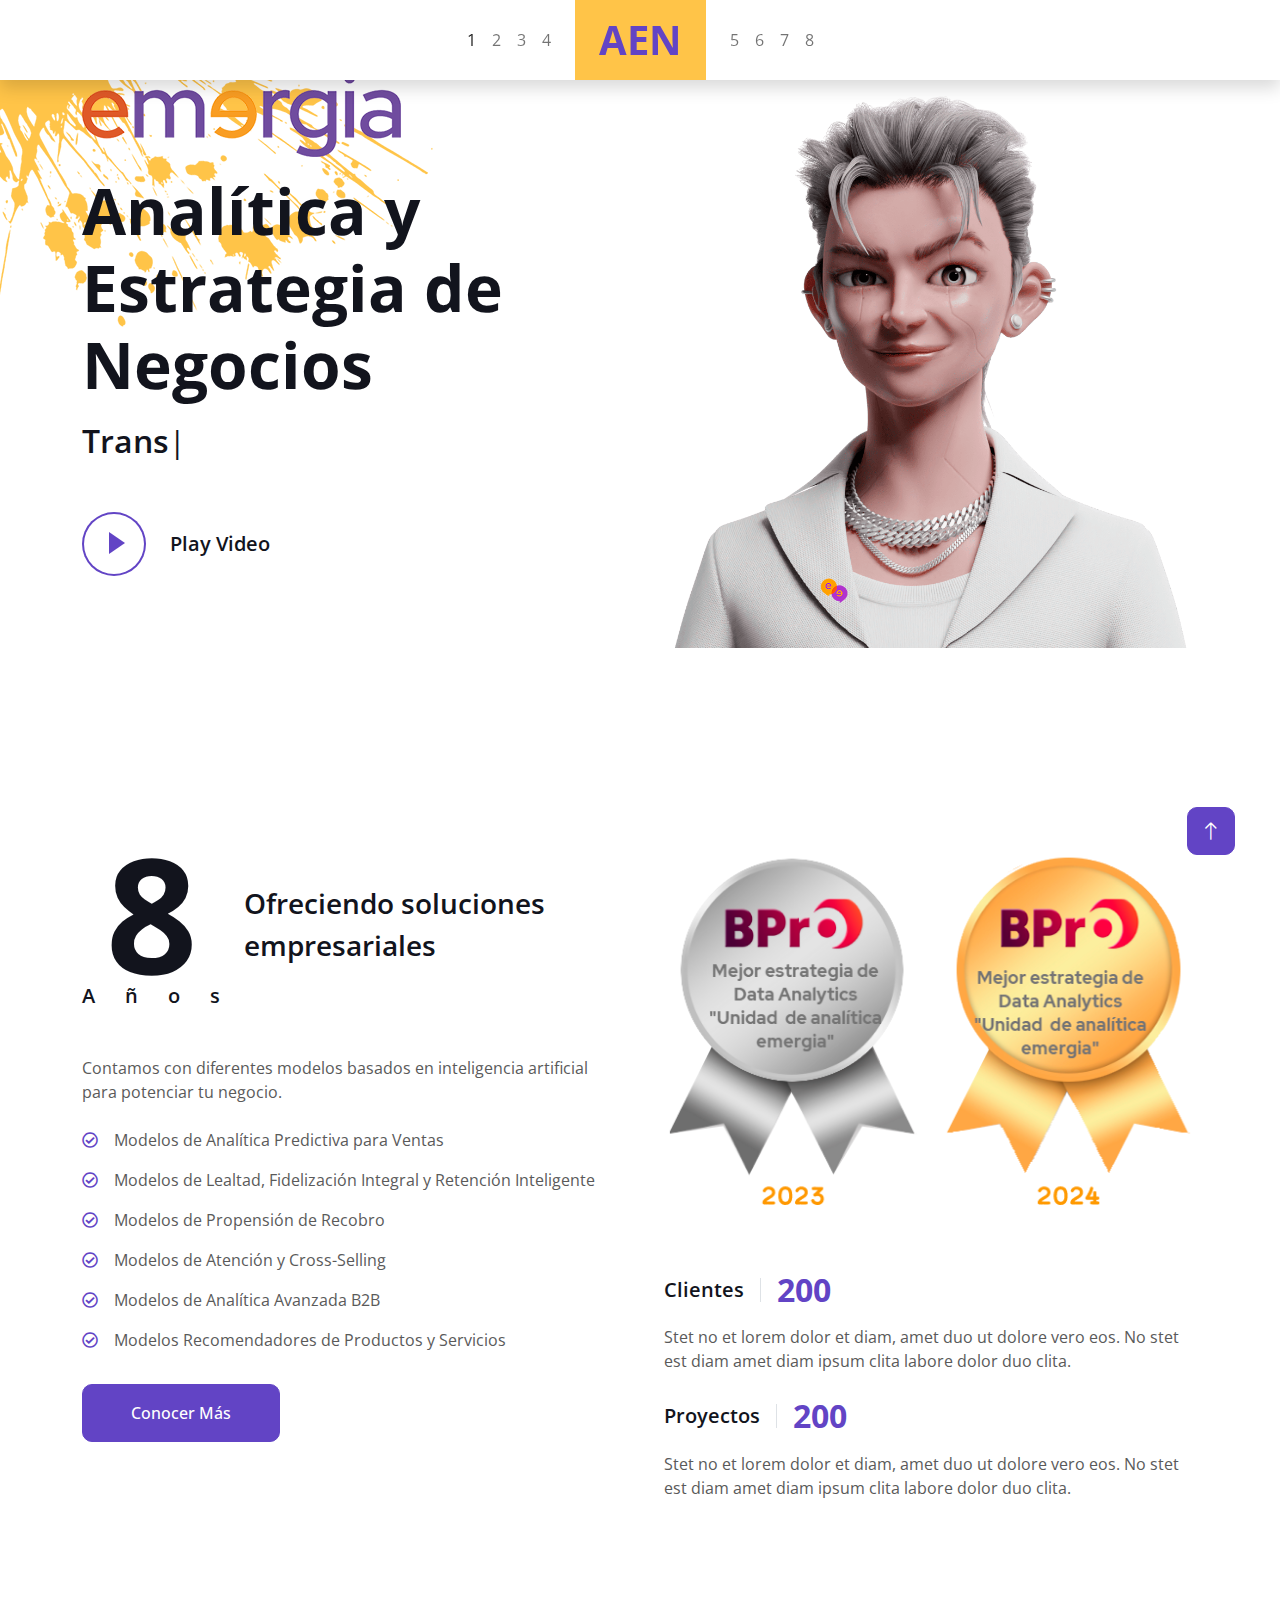
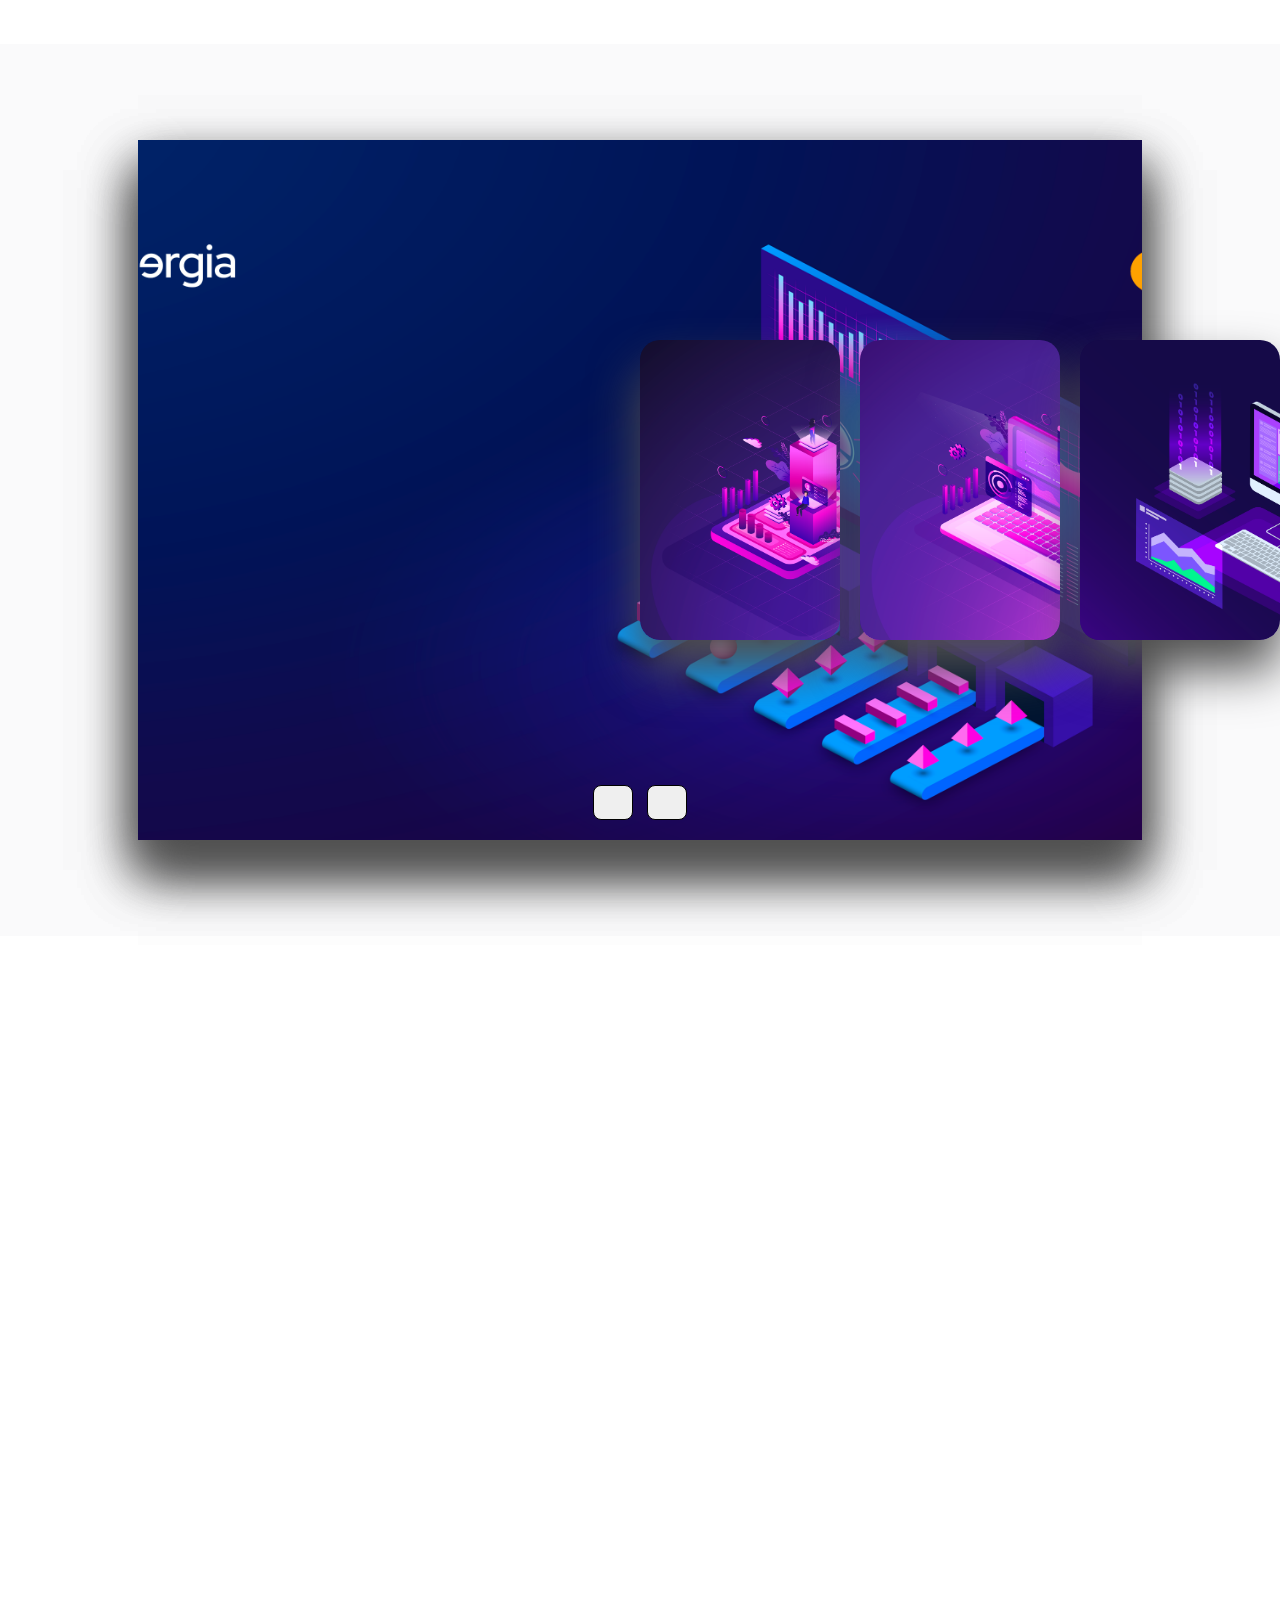
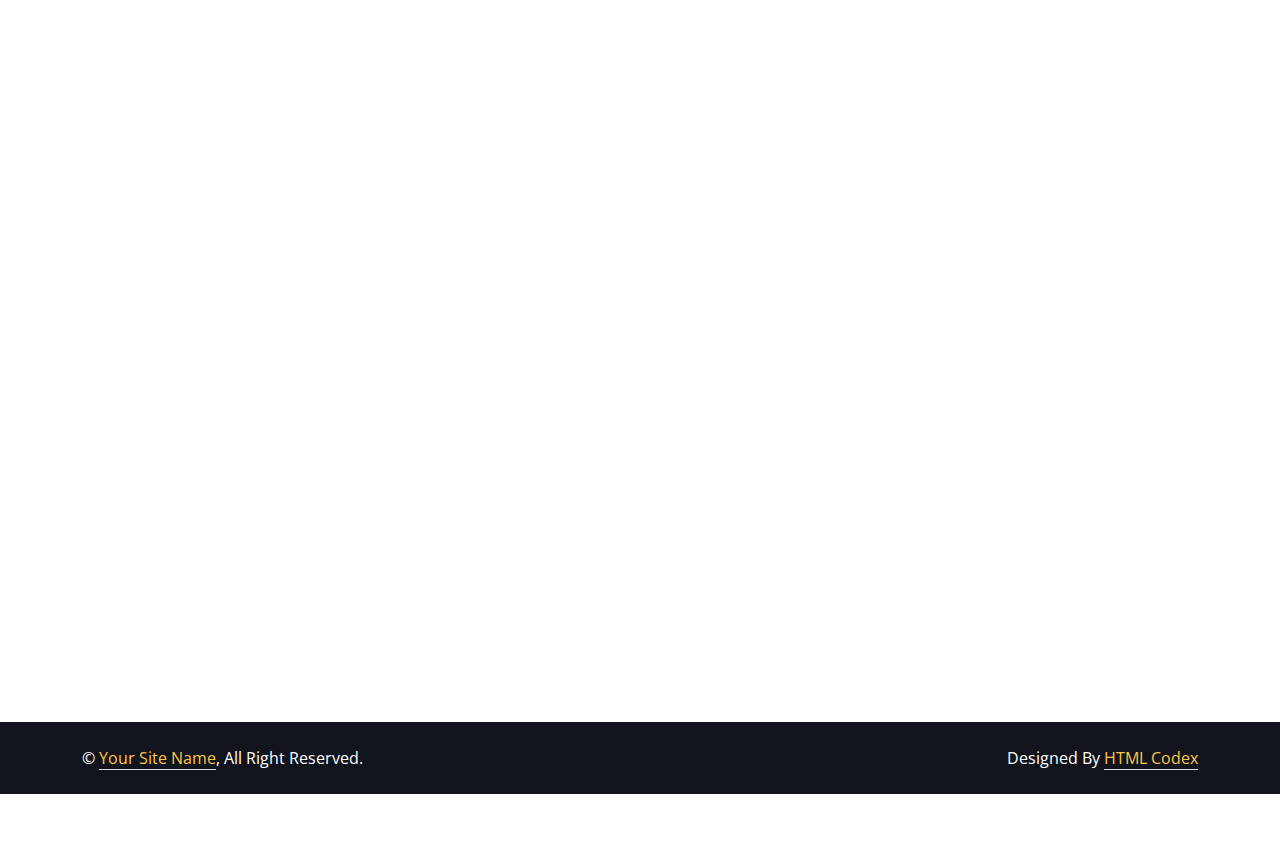
==== index.html @ 3fc4c9c6 "first commit" ====
<!DOCTYPE html>
<html lang="en">

<head>
    <meta charset="utf-8">
    <title>Analítica y Estrategia de Negocios</title>
    <meta content="width=device-width, initial-scale=1.0" name="viewport">
    <meta content="" name="keywords">
    <meta content="" name="description">

    <!-- Favicon -->
    <link href="img/favicon.ico" rel="icon">

    <!-- Google Web Fonts -->
    <link rel="preconnect" href="https://fonts.googleapis.com">
    <link rel="preconnect" href="https://fonts.gstatic.com" crossorigin>
    <link href="https://fonts.googleapis.com/css2?family=Open+Sans:wght@400;500;600;700;800&display=swap"
        rel="stylesheet">
    <link rel="stylesheet" href="https://cdnjs.cloudflare.com/ajax/libs/font-awesome/6.4.0/css/all.min.css"
        integrity="sha512-iecdLmaskl7CVkqkXNQ/ZH/XLlvWZOJyj7Yy7tcenmpD1ypASozpmT/E0iPtmFIB46ZmdtAc9eNBvH0H/ZpiBw=="
        crossorigin="anonymous" referrerpolicy="no-referrer" />

    <!-- Icon Font Stylesheet -->
    <link href="https://cdnjs.cloudflare.com/ajax/libs/font-awesome/5.10.0/css/all.min.css" rel="stylesheet">
    <link href="https://cdn.jsdelivr.net/npm/bootstrap-icons@1.4.1/font/bootstrap-icons.css" rel="stylesheet">

    <!-- Libraries Stylesheet -->
    <link href="lib/animate/animate.min.css" rel="stylesheet">
    <link href="lib/lightbox/css/lightbox.min.css" rel="stylesheet">
    <link href="lib/owlcarousel/assets/owl.carousel.min.css" rel="stylesheet">

    <!-- Customized Bootstrap Stylesheet -->
    <link href="css/bootstrap.min.css" rel="stylesheet">

    <!-- Template Stylesheet -->
    <link href="css/style.css" rel="stylesheet">
    <link href="css/slider.css" rel="stylesheet">
</head>

<body data-bs-spy="scroll" data-bs-target=".navbar" data-bs-offset="51">
    <!-- Spinner Start -->
    <div id="spinner"
        class="show bg-white position-fixed translate-middle w-100 vh-100 top-50 start-50 d-flex align-items-center justify-content-center">
        <div class="spinner-border text-primary" style="width: 3rem; height: 3rem;" role="status">
            <span class="sr-only">Loading...</span>
        </div>
    </div>
    <!-- Spinner End -->


    <!-- Navbar Start -->
    <nav class="navbar-expand-lg bg-white navbar-light fixed-top shadow py-lg-0 px-4 px-lg-5 wow fadeIn"
        data-wow-delay="0.1s" style="visibility: visible !important; display: flex !important;">
        <a href="index.html" class="navbar-brand d-block d-lg-none">
            <h1 class="text-primary fw-bold m-0">ProMan</h1>
        </a>
        <button type="button" class="navbar-toggler" data-bs-toggle="collapse" data-bs-target="#navbarCollapse">
            <span class="navbar-toggler-icon"></span>
        </button>
        <div class="collapse navbar-collapse justify-content-between py-4 py-lg-0" id="navbarCollapse">
            <div class="navbar-nav ms-auto py-0">
                <a href="#home" class="nav-item nav-link active">1</a>
                <a href="#about" class="nav-item nav-link">2</a>
                <a href="#skill" class="nav-item nav-link">3</a>
                <a href="#service" class="nav-item nav-link">4</a>
            </div>
            <a href="index.html" class="navbar-brand bg-secondary py-3 px-4 mx-3 d-none d-lg-block">
                <h1 class="text-primary fw-bold m-0">AEN</h1>
            </a>
            <div class="navbar-nav me-auto py-0">
                <a href="#project" class="nav-item nav-link">5</a>
                <a href="#team" class="nav-item nav-link">6</a>
                <a href="#testimonial" class="nav-item nav-link">7</a>
                <a href="#contact" class="nav-item nav-link">8</a>
            </div>
        </div>
    </nav>
    <!-- Navbar End -->


    <!-- Header Start -->
    <div class="container-fluid my-6 mt-0" id="home">
        <div class="container">
            <div class="row g-5 align-items-center">
                <div class="col-lg-6 py-6 pb-0 pt-lg-0">
                    <h3 class="text-primary mb-3"> <img src="/img/Logo emergia.png" alt=""> </h3>
                    <h1 class="display-3 mb-3">Analítica y Estrategia de Negocios</h1>
                    <h2 class="typed-text-output d-inline"></h2>
                    <div class="typed-text d-none">Transformando Datos en Decisiones, Descifra el Futuro, Potencia tu
                        Estrategia</div>
                    <div class="d-flex align-items-center pt-5">
                        <!-- <a href="" class="btn btn-primary py-3 px-4 me-5">Download CV</a> -->
                        <button type="button" class="btn-play" data-bs-toggle="modal"
                            data-src="https://www.youtube.com/embed/DWRcNpR6Kdc" data-bs-target="#videoModal">
                            <span></span>
                        </button>
                        <h5 class="ms-4 mb-0 d-none d-sm-block">Play Video</h5>
                    </div>
                </div>
                <div class="col-lg-6">
                    <img class="img-fluid" src="img/profile.png" alt="">
                </div>
            </div>
        </div>
    </div>
    <!-- Header End -->


    <!-- Video Modal Start -->
    <div class="modal modal-video fade" id="videoModal" tabindex="-1" aria-labelledby="exampleModalLabel"
        aria-hidden="true">
        <div class="modal-dialog">
            <div class="modal-content rounded-0">
                <div class="modal-header">
                    <h3 class="modal-title" id="exampleModalLabel">Youtube Video</h3>
                    <button type="button" class="btn-close" data-bs-dismiss="modal" aria-label="Close"></button>
                </div>
                <div class="modal-body">
                    <!-- 16:9 aspect ratio -->
                    <div class="ratio ratio-16x9">
                        <iframe class="embed-responsive-item" src="" id="video" allowfullscreen
                            allowscriptaccess="always" allow="autoplay"></iframe>
                    </div>
                </div>
            </div>
        </div>
    </div>
    <!-- Video Modal End -->

    <!-- About Start -->
    <div class="container-xxl py-6" id="about">
        <div class="container">
            <div class="row g-5">
                <div class="col-lg-6 wow fadeInUp" data-wow-delay="0.1s">
                    <div class="d-flex align-items-center mb-5">
                        <div class="years flex-shrink-0 text-center me-4">
                            <h1 class="display-1 mb-0">8</h1>
                            <h5 class="mb-0">Años</h5>
                        </div>
                        <h3 class="lh-base mb-0">Ofreciendo soluciones empresariales</h3>
                    </div>
                    <p class="mb-4">Contamos con diferentes modelos basados en inteligencia artificial para potenciar tu
                        negocio.</p>
                    <p class="mb-3"><i class="far fa-check-circle text-primary me-3"></i>Modelos de Analítica Predictiva
                        para Ventas</p>
                    <p class="mb-3"><i class="far fa-check-circle text-primary me-3"></i>Modelos de Lealtad,
                        Fidelización Integral y Retención Inteligente</p>
                    <p class="mb-3"><i class="far fa-check-circle text-primary me-3"></i>Modelos de Propensión de
                        Recobro</p>
                    <p class="mb-3"><i class="far fa-check-circle text-primary me-3"></i>Modelos de Atención y
                        Cross-Selling</p>
                    <p class="mb-3"><i class="far fa-check-circle text-primary me-3"></i>Modelos de Analítica Avanzada
                        B2B</p>
                    <p class="mb-3"><i class="far fa-check-circle text-primary me-3"></i>Modelos Recomendadores de
                        Productos y Servicios</p>
                    <a class="btn btn-primary py-3 px-5 mt-3" href="#">Conocer Más</a>
                </div>
                <div class="col-lg-6 wow fadeInUp" data-wow-delay="0.5s">
                    <div class="row g-3 mb-4">
                        <div class="col-sm-6">
                            <img class="img-fluid rounded" src="img/about-1.jpg" alt="">
                        </div>
                        <div class="col-sm-6">
                            <img class="img-fluid rounded" src="img/about-2.jpg" alt="">
                        </div>
                    </div>
                    <div class="d-flex align-items-center mb-3">
                        <h5 class="border-end pe-3 me-3 mb-0">Clientes</h5>
                        <h2 class="text-primary fw-bold mb-0" data-toggle="counter-up">200</h2>
                    </div>
                    <p class="mb-4">Stet no et lorem dolor et diam, amet duo ut dolore vero eos. No stet est diam amet
                        diam ipsum clita labore dolor duo clita.</p>
                    <div class="d-flex align-items-center mb-3">
                        <h5 class="border-end pe-3 me-3 mb-0">Proyectos</h5>
                        <h2 class="text-primary fw-bold mb-0" data-toggle="counter-up">200</h2>
                    </div>
                    <p class="mb-0">Stet no et lorem dolor et diam, amet duo ut dolore vero eos. No stet est diam amet
                        diam ipsum clita labore dolor duo clita.</p>
                </div>
            </div>
        </div>
    </div>
    <!-- About End -->

    <!-- Service Start -->
    <div class="container-fluid bg-light my-5 py-6" id="service">
        
        <div class="container-slide">

            <div class="slide">

                <div class="item" style="background-image: url('img/journey/Journey1.png');">
                    <div class="content-slide">
                        <div class="name">Propensión de Recobro</div>
                        <div class="des">Lorem ipsum dolor, sit amet consectetur adipisicing elit. Ab, eum!</div>
                        <button>Ver mas</button>
                    </div>
                </div>
                <div class="item" style="background-image: url('img/journey/Journey2.png');">
                    <div class="content-slide">
                        <div class="name">Analítica Predictiva para Ventas</div>
                        <div class="des">Lorem ipsum dolor, sit amet consectetur adipisicing elit. Ab, eum!</div>
                        <button>Ver mas</button>
                    </div>
                </div>
                <div class="item" style="background-image: url('img/journey/Journey3.png');">
                    <div class="content-slide">
                        <div class="name">Lealtad, Fidelización Integral y Retención Inteligente</div>
                        <div class="des">Lorem ipsum dolor, sit amet consectetur adipisicing elit. Ab, eum!</div>
                        <button>Ver mas</button>
                    </div>
                </div>
                <div class="item" style="background-image: url('img/journey/Journey4.png');">
                    <div class="content-slide">
                        <div class="name">Atención y Cross-Selling</div>
                        <div class="des">Lorem ipsum dolor, sit amet consectetur adipisicing elit. Ab, eum!</div>
                        <button>Ver mas</button>
                    </div>
                </div>
                <div class="item" style="background-image: url('img/journey/Journey5.png');">
                    <div class="content-slide">
                        <div class="name">Analítica Avanzada B2B</div>
                        <div class="des">Lorem ipsum dolor, sit amet consectetur adipisicing elit. Ab, eum!</div>
                        <button>Ver mas</button>
                    </div>
                </div>
                <div class="item" style="background-image: url('img/journey/Journey6.png');">
                    <div class="content-slide">
                        <div class="name">Recomendadores de Productos y Servicios</div>
                        <div class="des">Lorem ipsum dolor, sit amet consectetur adipisicing elit. Ab, eum!</div>
                        <button>Ver mas</button>
                    </div>
                </div>

            </div>

            <div class="button-slide">
                <button class="prev"><i class="fa-solid fa-arrow-left"></i></button>
                <button class="next"><i class="fa-solid fa-arrow-right"></i></button>
            </div>

        </div>
    </div>
    <!-- Service End -->

    <!-- Projects Start -->
    <!-- <div class="container-xxl py-6 pt-5" id="project">
        <div class="container">
            <div class="row g-5 mb-5 align-items-center wow fadeInUp" data-wow-delay="0.1s">
                <div class="col-lg-6">
                    <h1 class="display-5 mb-0">My Projects</h1>
                </div>
                <div class="col-lg-6 text-lg-end">
                    <ul class="list-inline mx-n3 mb-0" id="portfolio-flters">
                        <li class="mx-3 active" data-filter="*">All Projects</li>
                        <li class="mx-3" data-filter=".first">UI/UX Design</li>
                        <li class="mx-3" data-filter=".second">Graphic Design</li>
                    </ul>
                </div>
            </div>
            <div class="row g-4 portfolio-container wow fadeInUp" data-wow-delay="0.1s">
                <div class="col-lg-4 col-md-6 portfolio-item first">
                    <div class="portfolio-img rounded overflow-hidden">
                        <img class="img-fluid" src="img/project-1.jpg" alt="">
                        <div class="portfolio-btn">
                            <a class="btn btn-lg-square btn-outline-secondary border-2 mx-1" href="img/project-1.jpg"
                                data-lightbox="portfolio"><i class="fa fa-eye"></i></a>
                            <a class="btn btn-lg-square btn-outline-secondary border-2 mx-1" href=""><i
                                    class="fa fa-link"></i></a>
                        </div>
                    </div>
                </div>
                <div class="col-lg-4 col-md-6 portfolio-item second">
                    <div class="portfolio-img rounded overflow-hidden">
                        <img class="img-fluid" src="img/project-2.jpg" alt="">
                        <div class="portfolio-btn">
                            <a class="btn btn-lg-square btn-outline-secondary border-2 mx-1" href="img/project-2.jpg"
                                data-lightbox="portfolio"><i class="fa fa-eye"></i></a>
                            <a class="btn btn-lg-square btn-outline-secondary border-2 mx-1" href=""><i
                                    class="fa fa-link"></i></a>
                        </div>
                    </div>
                </div>
                <div class="col-lg-4 col-md-6 portfolio-item first">
                    <div class="portfolio-img rounded overflow-hidden">
                        <img class="img-fluid" src="img/project-3.jpg" alt="">
                        <div class="portfolio-btn">
                            <a class="btn btn-lg-square btn-outline-secondary border-2 mx-1" href="img/project-3.jpg"
                                data-lightbox="portfolio"><i class="fa fa-eye"></i></a>
                            <a class="btn btn-lg-square btn-outline-secondary border-2 mx-1" href=""><i
                                    class="fa fa-link"></i></a>
                        </div>
                    </div>
                </div>
                <div class="col-lg-4 col-md-6 portfolio-item second">
                    <div class="portfolio-img rounded overflow-hidden">
                        <img class="img-fluid" src="img/project-4.jpg" alt="">
                        <div class="portfolio-btn">
                            <a class="btn btn-lg-square btn-outline-secondary border-2 mx-1" href="img/project-4.jpg"
                                data-lightbox="portfolio"><i class="fa fa-eye"></i></a>
                            <a class="btn btn-lg-square btn-outline-secondary border-2 mx-1" href=""><i
                                    class="fa fa-link"></i></a>
                        </div>
                    </div>
                </div>
                <div class="col-lg-4 col-md-6 portfolio-item first">
                    <div class="portfolio-img rounded overflow-hidden">
                        <img class="img-fluid" src="img/project-5.jpg" alt="">
                        <div class="portfolio-btn">
                            <a class="btn btn-lg-square btn-outline-secondary border-2 mx-1" href="img/project-5.jpg"
                                data-lightbox="portfolio"><i class="fa fa-eye"></i></a>
                            <a class="btn btn-lg-square btn-outline-secondary border-2 mx-1" href=""><i
                                    class="fa fa-link"></i></a>
                        </div>
                    </div>
                </div>
                <div class="col-lg-4 col-md-6 portfolio-item second">
                    <div class="portfolio-img rounded overflow-hidden">
                        <img class="img-fluid" src="img/project-6.jpg" alt="">
                        <div class="portfolio-btn">
                            <a class="btn btn-lg-square btn-outline-secondary border-2 mx-1" href="img/project-6.jpg"
                                data-lightbox="portfolio"><i class="fa fa-eye"></i></a>
                            <a class="btn btn-lg-square btn-outline-secondary border-2 mx-1" href=""><i
                                    class="fa fa-link"></i></a>
                        </div>
                    </div>
                </div>
            </div>
        </div>
    </div> -->
    <!-- Projects End -->

    <!-- Team Start -->
    <div class="container-xxl py-6 pb-5" id="team">
        <div class="container">
            <div class="row g-5 mb-5 wow fadeInUp" data-wow-delay="0.1s">
                <div class="col-lg-6">
                    <h1 class="display-5 mb-0">Team Members</h1>
                </div>
                <div class="col-lg-6 text-lg-end">
                    <a class="btn btn-primary py-3 px-5" href="">Contact Us</a>
                </div>
            </div>
            <div class="row g-4">
                <div class="col-lg-4 col-md-6 wow fadeInUp" data-wow-delay="0.1s">
                    <div class="team-item position-relative">
                        <img class="img-fluid rounded" src="img/team-2.jpg" alt="">
                        <div class="team-text bg-white rounded-end p-4">
                            <div>
                                <h5>Full Name</h5>
                                <span>Designer</span>
                            </div>
                            <i class="fa fa-arrow-right fa-2x text-primary"></i>
                        </div>
                    </div>
                </div>
                <div class="col-lg-4 col-md-6 wow fadeInUp" data-wow-delay="0.3s">
                    <div class="team-item position-relative">
                        <img class="img-fluid rounded" src="img/team-2.jpg" alt="">
                        <div class="team-text bg-white rounded-end p-4">
                            <div>
                                <h5>Full Name</h5>
                                <span>Designer</span>
                            </div>
                            <i class="fa fa-arrow-right fa-2x text-primary"></i>
                        </div>
                    </div>
                </div>
                <div class="col-lg-4 col-md-6 wow fadeInUp" data-wow-delay="0.5s">
                    <div class="team-item position-relative">
                        <img class="img-fluid rounded" src="img/team-2.jpg" alt="">
                        <div class="team-text bg-white rounded-end p-4">
                            <div>
                                <h5>Full Name</h5>
                                <span>Designer</span>
                            </div>
                            <i class="fa fa-arrow-right fa-2x text-primary"></i>
                        </div>
                    </div>
                </div>
            </div>
        </div>
    </div>
    <!-- Team End -->


    <!-- Testimonial Start -->
    <!-- Testimonial End -->

    <!-- Contact Start -->
    <div class="container-xxl pb-5" id="contact">
        <div class="container py-5">
            <div class="row g-5 mb-5 wow fadeInUp" data-wow-delay="0.1s">
                <div class="col-lg-6">
                    <h1 class="display-5 mb-0">Let's Work Together</h1>
                </div>
                <div class="col-lg-6 text-lg-end">
                    <a class="btn btn-primary py-3 px-5" href="">Say Hello</a>
                </div>
            </div>
            <div class="row g-5">
                <div class="col-lg-5 col-md-6 wow fadeInUp" data-wow-delay="0.1s">
                    <p class="mb-2">My office:</p>
                    <h3 class="fw-bold">123 Street, New York, USA</h3>
                    <hr class="w-100">
                    <p class="mb-2">Call me:</p>
                    <h3 class="fw-bold">+012 345 6789</h3>
                    <hr class="w-100">
                    <p class="mb-2">Mail me:</p>
                    <h3 class="fw-bold">info@example.com</h3>
                    <hr class="w-100">
                    <p class="mb-2">Follow me:</p>
                    <div class="d-flex pt-2">
                        <a class="btn btn-square btn-primary me-2" href=""><i class="fab fa-twitter"></i></a>
                        <a class="btn btn-square btn-primary me-2" href=""><i class="fab fa-facebook-f"></i></a>
                        <a class="btn btn-square btn-primary me-2" href=""><i class="fab fa-youtube"></i></a>
                        <a class="btn btn-square btn-primary me-2" href=""><i class="fab fa-linkedin-in"></i></a>
                    </div>
                </div>
                <div class="col-lg-7 col-md-6 wow fadeInUp" data-wow-delay="0.5s">
                    <p class="mb-4">The contact form is currently inactive. Get a functional and working contact form
                        with Ajax & PHP in a few minutes. Just copy and paste the files, add a little code and you're
                        done. <a href="https://htmlcodex.com/contact-form">Download Now</a>.</p>
                    <form>
                        <div class="row g-3">
                            <div class="col-md-6">
                                <div class="form-floating">
                                    <input type="text" class="form-control" id="name" placeholder="Your Name">
                                    <label for="name">Your Name</label>
                                </div>
                            </div>
                            <div class="col-md-6">
                                <div class="form-floating">
                                    <input type="email" class="form-control" id="email" placeholder="Your Email">
                                    <label for="email">Your Email</label>
                                </div>
                            </div>
                            <div class="col-12">
                                <div class="form-floating">
                                    <input type="text" class="form-control" id="subject" placeholder="Subject">
                                    <label for="subject">Subject</label>
                                </div>
                            </div>
                            <div class="col-12">
                                <div class="form-floating">
                                    <textarea class="form-control" placeholder="Leave a message here" id="message"
                                        style="height: 100px"></textarea>
                                    <label for="message">Message</label>
                                </div>
                            </div>
                            <div class="col-12">
                                <button class="btn btn-primary py-3 px-5" type="submit">Send Message</button>
                            </div>
                        </div>
                    </form>
                </div>
            </div>
        </div>
    </div>
    <!-- Contact End -->

    <!-- Map Start -->
    <!-- Map End -->


    <!-- Copyright Start -->
    <div class="container-fluid bg-dark text-white py-4">
        <div class="container">
            <div class="row">
                <div class="col-md-6 text-center text-md-start mb-3 mb-md-0">
                    &copy; <a class="border-bottom text-secondary" href="#">Your Site Name</a>, All Right Reserved.
                </div>
                <div class="col-md-6 text-center text-md-end">
                    <!--/*** This template is free as long as you keep the footer author’s credit link/attribution link/backlink. If you'd like to use the template without the footer author’s credit link/attribution link/backlink, you can purchase the Credit Removal License from "https://htmlcodex.com/credit-removal". Thank you for your support. ***/-->
                    Designed By <a class="border-bottom text-secondary" href="https://htmlcodex.com">HTML Codex</a>
                </div>
            </div>
        </div>
    </div>
    </div>
    <!-- Copyright End -->


    <!-- Back to Top -->
    <a href="#" class="btn btn-lg btn-primary btn-lg-square back-to-top"><i class="bi bi-arrow-up"></i></a>


    <!-- JavaScript Libraries -->
    <script src="https://code.jquery.com/jquery-3.4.1.min.js"></script>
    <script src="https://cdn.jsdelivr.net/npm/bootstrap@5.0.0/dist/js/bootstrap.bundle.min.js"></script>
    <script src="lib/wow/wow.min.js"></script>
    <script src="lib/easing/easing.min.js"></script>
    <script src="lib/waypoints/waypoints.min.js"></script>
    <script src="lib/typed/typed.min.js"></script>
    <script src="lib/counterup/counterup.min.js"></script>
    <script src="lib/owlcarousel/owl.carousel.min.js"></script>
    <script src="lib/isotope/isotope.pkgd.min.js"></script>
    <script src="lib/lightbox/js/lightbox.min.js"></script>

    <!-- Template Javascript -->
    <script src="js/main.js"></script>
    <script src="js/slide.js"></script>
</body>

</html>
---- css/style.css ----
/********** Template CSS **********/
:root {
    --primary: #6244c5;
    --secondary: #ffc448;
    --light: #fafafb;
    --dark: #12141d;
}

/* .bg-light {
    background-image: linear-gradient(
        to right bottom,
        #0a2283,
        #052079,
        #021e6e,
        #001b64,
        #00195a,
        #021858,
        #041656,
        #061554,
        #0d145a,
        #14125f,
        #1c1064,
        #240c69
    ) !important;
} */

.back-to-top {
    position: fixed;
    display: none;
    right: 45px;
    bottom: 45px;
    z-index: 99;
}

.my-6 {
    margin-top: 6rem;
    margin-bottom: 6rem;
}

.py-6 {
    padding-top: 6rem;
    padding-bottom: 6rem;
}

/*** Spinner ***/
#spinner {
    opacity: 0;
    visibility: hidden;
    transition: opacity 0.5s ease-out, visibility 0s linear 0.5s;
    z-index: 99999;
}

#spinner.show {
    transition: opacity 0.5s ease-out, visibility 0s linear 0s;
    visibility: visible;
    opacity: 1;
}

/*** Button ***/
.btn {
    font-weight: 500;
    transition: 0.5s;
}

.btn.btn-primary,
.btn.btn-secondary {
    color: #ffffff;
}

.btn-square {
    width: 38px;
    height: 38px;
}

.btn-sm-square {
    width: 32px;
    height: 32px;
}

.btn-lg-square {
    width: 48px;
    height: 48px;
}

.btn-square,
.btn-sm-square,
.btn-lg-square {
    padding: 0;
    display: flex;
    align-items: center;
    justify-content: center;
    font-weight: normal;
}

/*** Navbar ***/
.navbar.fixed-top {
    display: none;
    transition: 0.5s;
}

.navbar .navbar-nav .nav-link {
    padding: 20px 15px;
    color: var(--dark);
    font-size: 18px;
    font-weight: 600;
    outline: none;
}

.navbar .navbar-nav .nav-link:hover,
.navbar .navbar-nav .nav-link.active {
    color: var(--primary);
}

@media (max-width: 991.98px) {
    .navbar .navbar-nav .nav-link {
        padding: 10px 0;
    }
}

/*** Header ***/
#home {
    margin-bottom: 6rem;
    background: url(../img/bg-header.png) left top no-repeat;
}

.typed-cursor {
    font-size: 30px;
    color: var(--dark);
}

.btn-play {
    position: relative;
    display: block;
    box-sizing: content-box;
    width: 16px;
    height: 26px;
    border-radius: 100%;
    border: none;
    outline: none !important;
    padding: 18px 20px 20px 28px;
    background: var(--primary);
}

.btn-play:before {
    content: "";
    position: absolute;
    z-index: 0;
    left: 50%;
    top: 50%;
    transform: translateX(-50%) translateY(-50%);
    display: block;
    width: 60px;
    height: 60px;
    background: var(--primary);
    border-radius: 100%;
    animation: pulse-border 1500ms ease-out infinite;
}

.btn-play:after {
    content: "";
    position: absolute;
    z-index: 1;
    left: 50%;
    top: 50%;
    transform: translateX(-50%) translateY(-50%);
    display: block;
    width: 60px;
    height: 60px;
    background: #ffffff;
    border-radius: 100%;
    transition: all 200ms;
}

.btn-play span {
    display: block;
    position: relative;
    z-index: 3;
    width: 0;
    height: 0;
    left: -1px;
    border-left: 16px solid var(--primary);
    border-top: 11px solid transparent;
    border-bottom: 11px solid transparent;
}

@keyframes pulse-border {
    0% {
        transform: translateX(-50%) translateY(-50%) translateZ(0) scale(1);
        opacity: 1;
    }

    100% {
        transform: translateX(-50%) translateY(-50%) translateZ(0) scale(2);
        opacity: 0;
    }
}

.modal-video .modal-dialog {
    position: relative;
    max-width: 800px;
    margin: 60px auto 0 auto;
}

.modal-video .modal-body {
    position: relative;
    padding: 0px;
}

.modal-video .close {
    position: absolute;
    width: 30px;
    height: 30px;
    right: 0px;
    top: -30px;
    z-index: 999;
    font-size: 30px;
    font-weight: normal;
    color: #ffffff;
    background: #000000;
    opacity: 1;
}

/*** About ***/
#about .years .display-1 {
    font-size: 10rem;
    line-height: 9rem;
}

#about .years h5 {
    letter-spacing: 30px;
    margin-right: -30px;
}

/*** Skills ***/
#skill .progress {
    height: 5px;
    border-radius: 5px;
}

#skill .progress .progress-bar {
    width: 0px;
    border-radius: 5px;
    transition: 3s;
}

#skill .nav-pills .nav-link {
    color: var(--dark);
}

#skill .nav-pills .nav-link.active {
    color: #ffffff;
}

#skill .tab-content hr {
    width: 30px;
}

/*** Service ***/
.service-item .bg-icon {
    width: 100px;
    height: 100px;
    display: flex;
    align-items: center;
    justify-content: center;
    background: url(../img/bg-icon.png) center center no-repeat;
    background-size: cover;
}

/*** Project Portfolio ***/
#portfolio-flters li {
    display: inline-block;
    font-weight: 500;
    color: var(--dark);
    cursor: pointer;
    transition: 0.5s;
    border-bottom: 2px solid transparent;
}

#portfolio-flters li:hover,
#portfolio-flters li.active {
    color: var(--primary);
    border-color: var(--primary);
}

.portfolio-img {
    position: relative;
}

.portfolio-btn {
    position: absolute;
    width: 100%;
    height: 100%;
    top: 0;
    left: 0;
    background: rgba(98, 68, 197, 0.9);
    display: flex;
    align-items: flex-end;
    justify-content: flex-start;
    padding: 30px;
    padding-bottom: 100px !important;
    opacity: 0;
    transition: 0.5s;
}

.portfolio-item:hover .portfolio-btn {
    opacity: 1;
    padding-bottom: 30px !important;
}

/*** Team ***/
.team-item img {
    transition: 0.5s;
}

.team-item:hover img {
    opacity: 0.7;
}

.team-item .team-text {
    position: absolute;
    left: 0;
    right: 60px;
    bottom: 30px;
    display: flex;
    align-items: center;
    justify-content: space-between;
    opacity: 0;
    transition: 0.5s;
}

.team-item:hover .team-text {
    right: 30px;
    opacity: 1;
}

.team-item .team-text div {
    transition: 0.5s;
}

.team-item:hover .team-text div {
    margin-left: 30px;
}

/*** Testimonial ***/
.testimonial-left,
.testimonial-right {
    position: relative;
}

.testimonial-left img,
.testimonial-right img {
    position: absolute;
    padding: 5px;
    border: 1px solid var(--secondary);
    border-radius: 70px;
}

.testimonial-left img:nth-child(1),
.testimonial-right img:nth-child(3) {
    width: 70px;
    height: 70px;
    top: 10%;
    left: 50%;
    transform: translateX(-50%);
}

.testimonial-left img:nth-child(2),
.testimonial-right img:nth-child(2) {
    width: 60px;
    height: 60px;
    top: 50%;
    left: 10%;
    transform: translateY(-50%);
}

.testimonial-left img:nth-child(3),
.testimonial-right img:nth-child(1) {
    width: 50px;
    height: 50px;
    bottom: 10%;
    right: 10%;
}

.testimonial-carousel .owl-item img {
    width: 120px;
    height: 120px;
}

.testimonial-carousel .testimonial-icon {
    position: absolute;
    width: 40px;
    height: 40px;
    left: 50%;
    bottom: -15px;
    transform: translateX(-50%);
    display: flex;
    align-items: center;
    justify-content: center;
    background: #ffffff;
    border: 1px solid var(--secondary);
    border-radius: 60px;
}

.testimonial-carousel .owl-dots {
    height: 40px;
    margin-top: 25px;
    display: flex;
    align-items: center;
    justify-content: center;
}

.testimonial-carousel .owl-dot {
    position: relative;
    display: inline-block;
    margin: 0 5px;
    width: 30px;
    height: 30px;
    background: #ffffff;
    border: 2px solid var(--secondary);
    border-radius: 30px;
    transition: 0.5s;
}

.testimonial-carousel .owl-dot::after {
    position: absolute;
    content: "";
    width: 16px;
    height: 16px;
    top: 5px;
    left: 5px;
    border-radius: 16px;
    background: var(--secondary);
    transition: 0.5s;
}

.testimonial-carousel .owl-dot.active::after {
    background: var(--primary);
}
---- css/slider.css ----
.container-slide {
    display: flex;
    justify-content: center;
    align-items: center;
    position: relative;
    width: 80%;
    height: 700px;
    background: #f5f5f5;
    box-shadow: 0 30px 50px #dbdbdb;
    margin: 0 auto;
}

.container-slide .slide .item {
    width: 200px;
    height: 300px;
    position: absolute;
    top: 50%;
    transform: translate(0, -50%);
    border-radius: 20px;
    box-shadow: 0 30px 50px #505050;
    background-position: 50% 50%;
    background-size: cover;
    display: inline-block;
    transition: 0.5s;
}

.slide .item:nth-child(1),
.slide .item:nth-child(2) {
    top: 0;
    left: 0;
    transform: translate(0, 0);
    border-radius: 0;
    width: 100%;
    height: 100%;
}

.slide .item:nth-child(3) {
    left: 50%;
}
.slide .item:nth-child(4) {
    left: calc(50% + 220px);
}
.slide .item:nth-child(5) {
    left: calc(50% + 440px);
}

/* here n = 0, 1, 2, 3,... */
.slide .item:nth-child(n + 6) {
    left: calc(50% + 660px);
    opacity: 0;
}

.item .content-slide {
    position: absolute;
    top: 50%;
    left: 100px;
    width: 300px;
    text-align: left;
    color: #eee;
    transform: translate(0, -50%);
    font-family: system-ui;
    display: none;
}

.slide .item:nth-child(2) .content-slide {
    display: block;
}

.content-slide .name {
    font-size: 40px;
    text-transform: uppercase;
    font-weight: bold;
    opacity: 0;
    animation: animate 1s ease-in-out 1 forwards;
}

.content-slide .des {
    margin-top: 10px;
    margin-bottom: 20px;
    opacity: 0;
    animation: animate 1s ease-in-out 0.3s 1 forwards;
}

.content-slide button {
    padding: 10px 20px;
    border: none;
    cursor: pointer;
    opacity: 0;
    animation: animate 1s ease-in-out 0.6s 1 forwards;
}

@keyframes animate {
    from {
        opacity: 0;
        transform: translate(0, 100px);
        filter: blur(33px);
    }

    to {
        opacity: 1;
        transform: translate(0);
        filter: blur(0);
    }
}

.button-slide {
    width: 100%;
    text-align: center;
    position: absolute;
    bottom: 20px;
}

.button-slide button {
    width: 40px;
    height: 35px;
    border-radius: 8px;
    border: none;
    cursor: pointer;
    margin: 0 5px;
    border: 1px solid #000;
    transition: 0.3s;
}

.button-slide button:hover {
    background: #ababab;
    color: #fff;
}
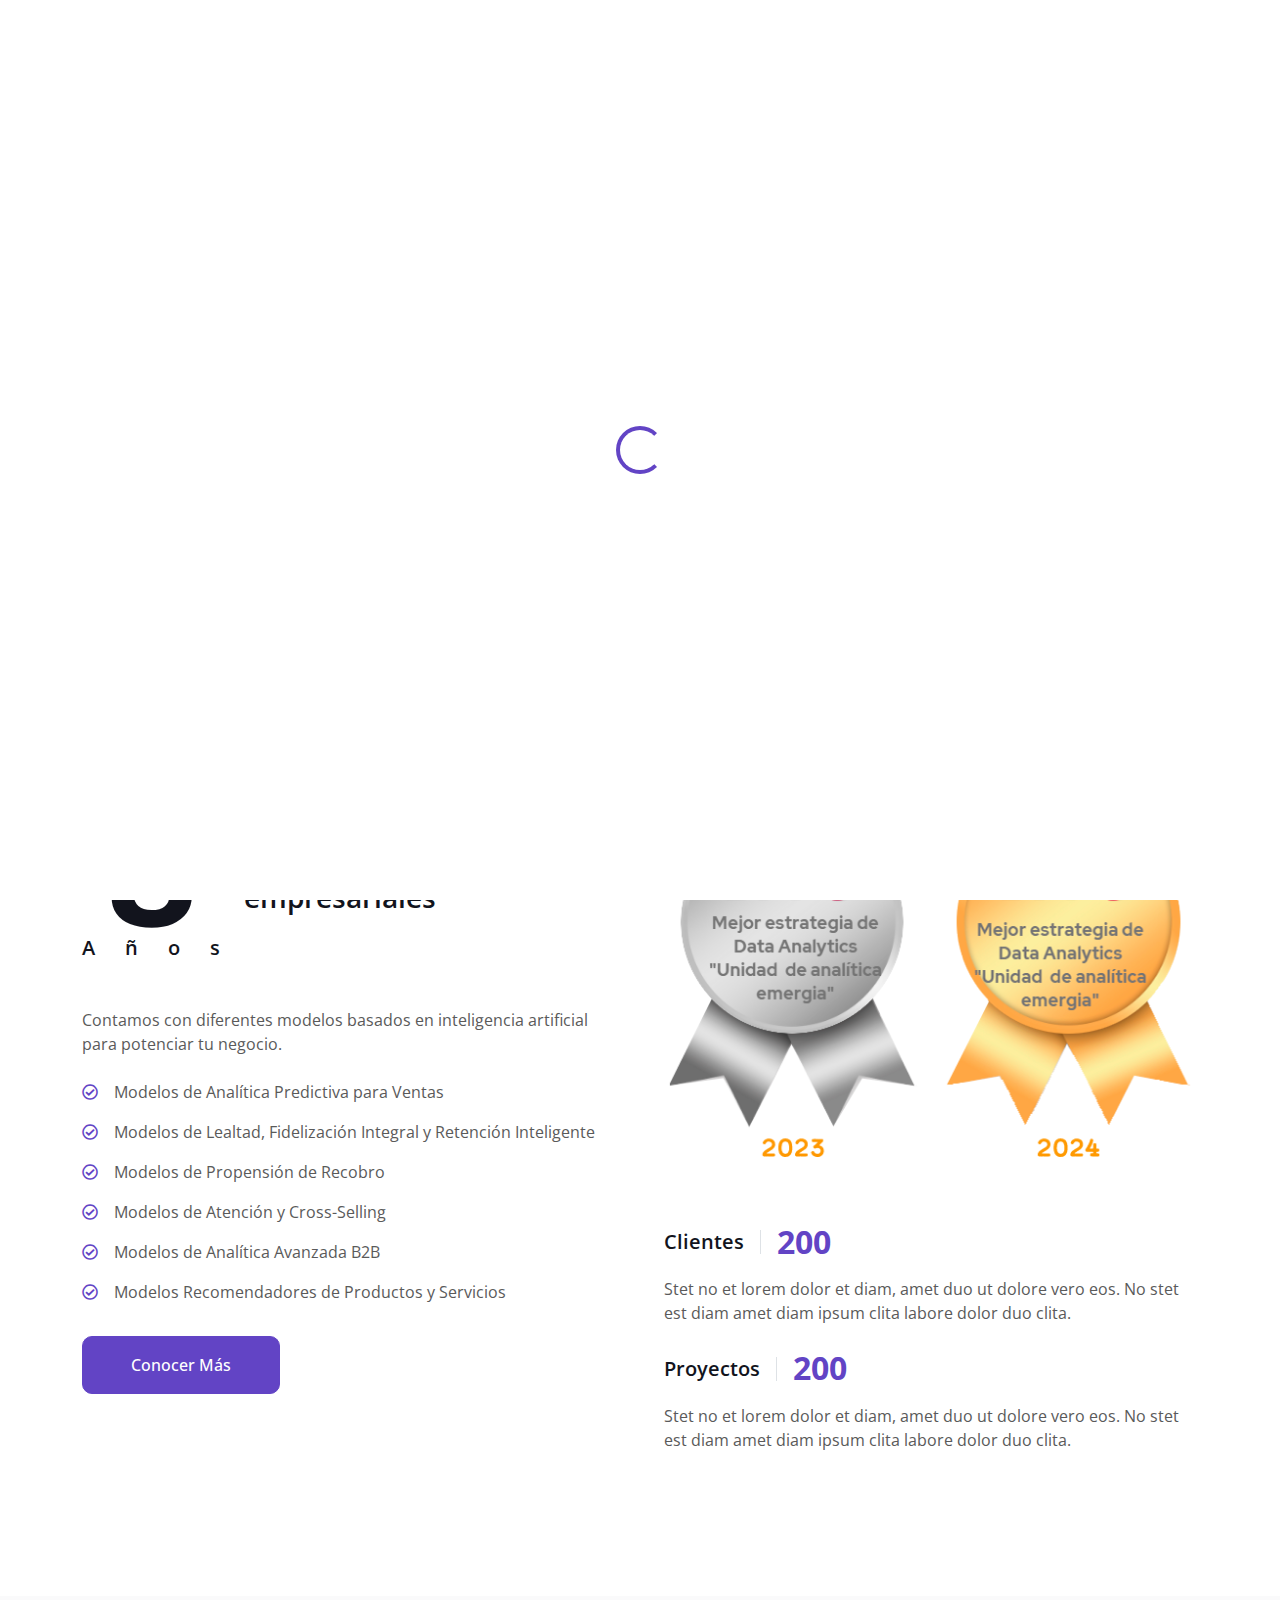
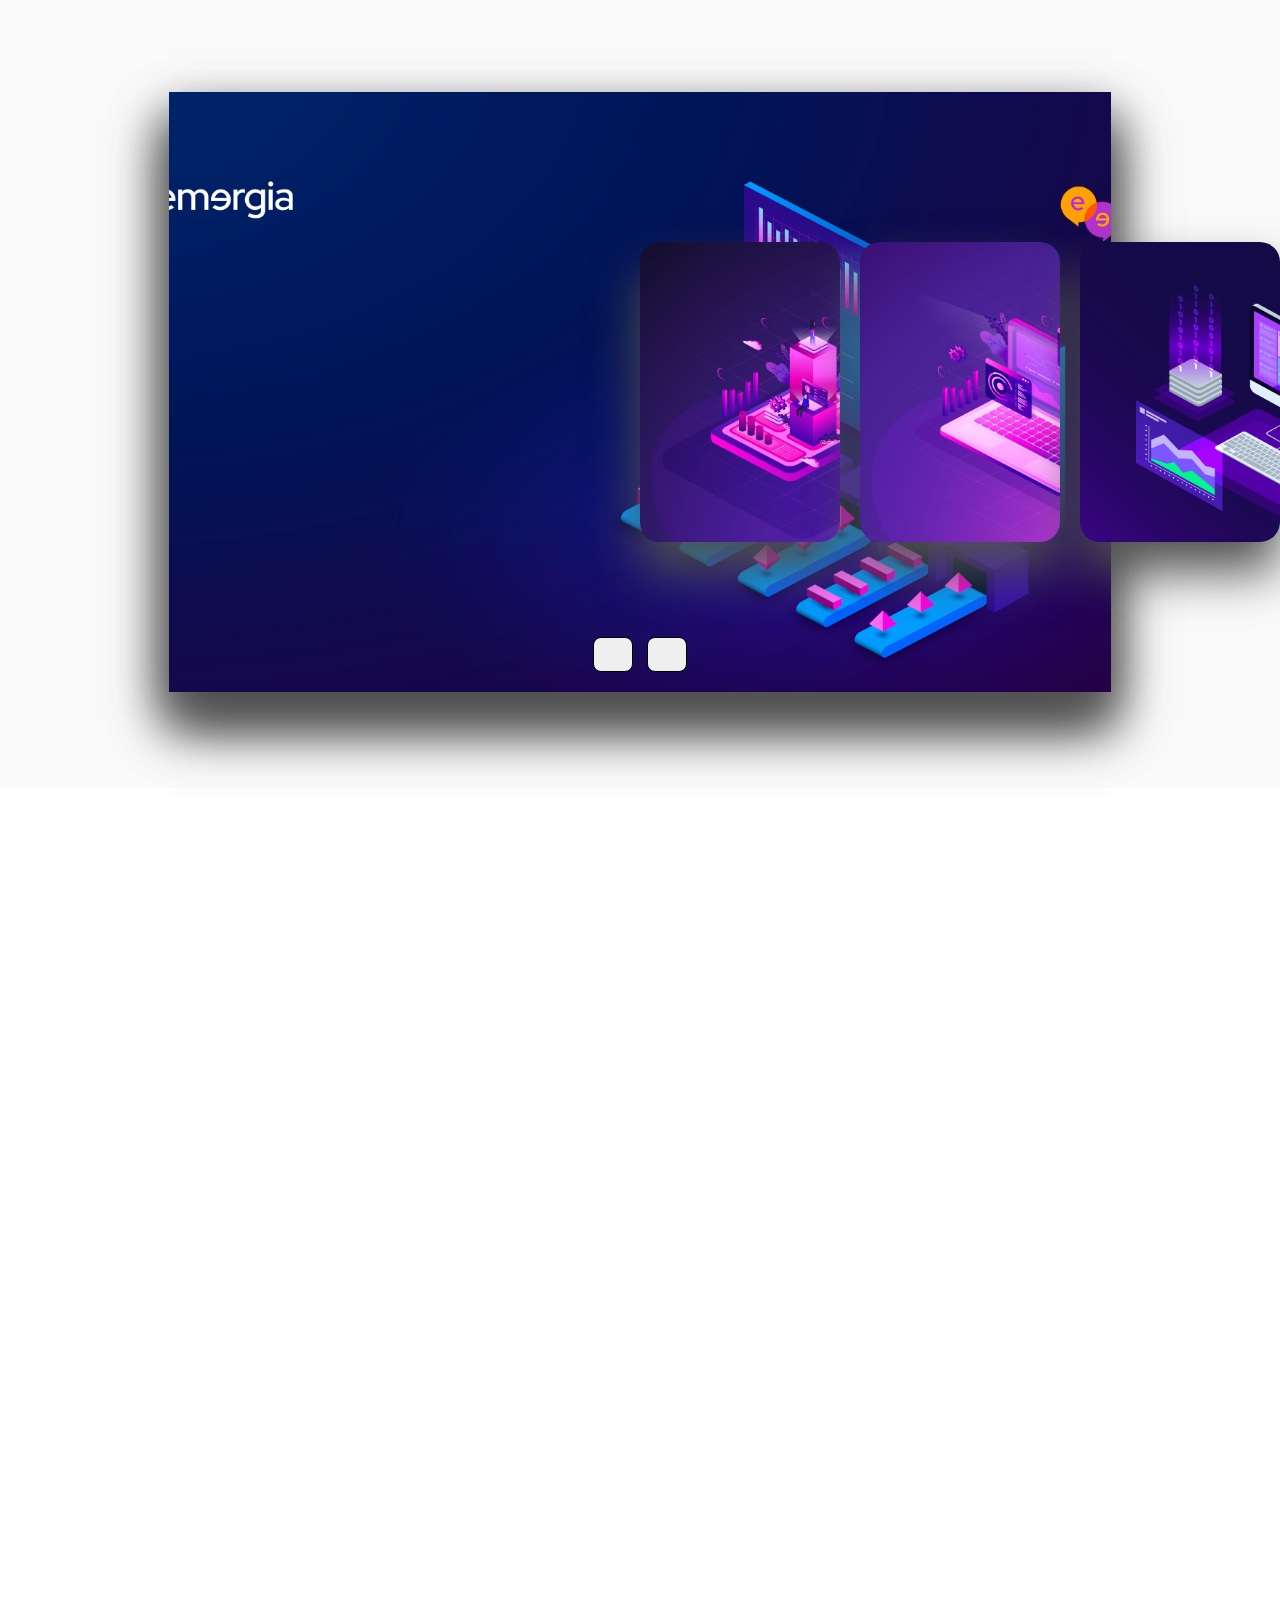
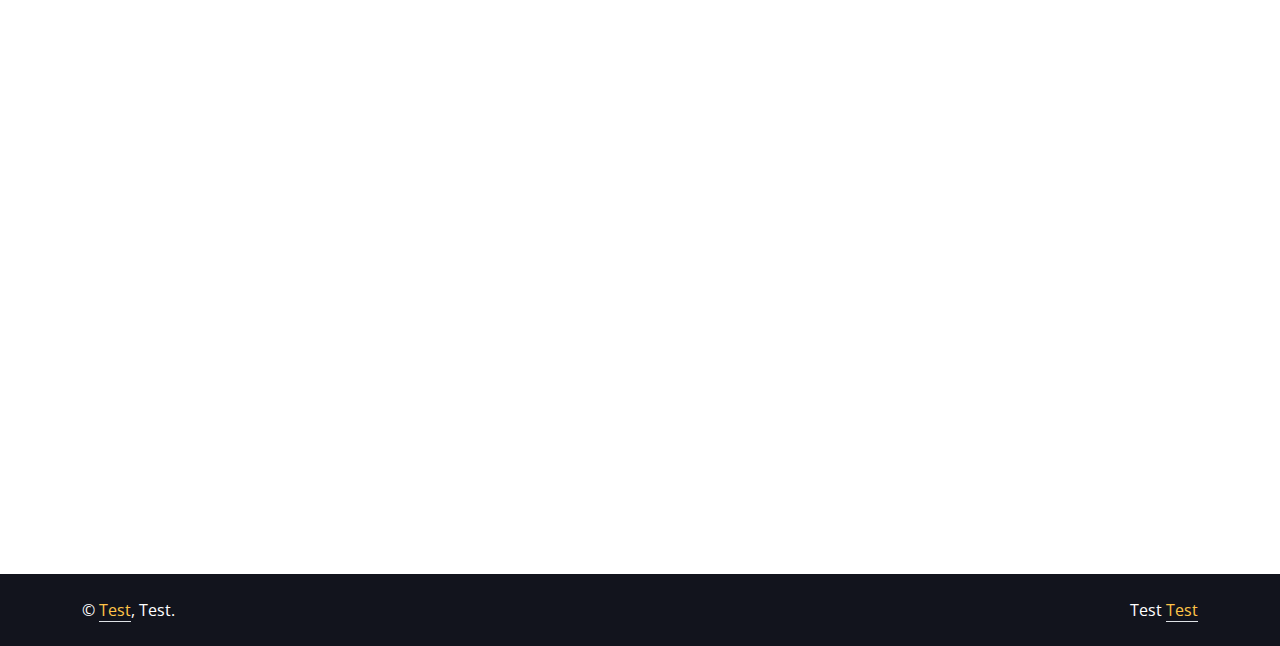
==== commit 2923e2ec: "ajuste video header" ====
--- a/index.html
+++ b/index.html
@@ -42,11 +42,10 @@
     <div id="spinner"
         class="show bg-white position-fixed translate-middle w-100 vh-100 top-50 start-50 d-flex align-items-center justify-content-center">
         <div class="spinner-border text-primary" style="width: 3rem; height: 3rem;" role="status">
-            <span class="sr-only">Loading...</span>
+            <span class="sr-only">Cargando...</span>
         </div>
     </div>
     <!-- Spinner End -->
-
 
     <!-- Navbar Start -->
     <nav class="navbar-expand-lg bg-white navbar-light fixed-top shadow py-lg-0 px-4 px-lg-5 wow fadeIn"
@@ -77,9 +76,8 @@
     </nav>
     <!-- Navbar End -->
 
-
     <!-- Header Start -->
-    <div class="container-fluid my-6 mt-0" id="home">
+    <div class="container-fluid my-6" id="home">
         <div class="container">
             <div class="row g-5 align-items-center">
                 <div class="col-lg-6 py-6 pb-0 pt-lg-0">
@@ -98,13 +96,16 @@
                     </div>
                 </div>
                 <div class="col-lg-6">
-                    <img class="img-fluid" src="img/profile.png" alt="">
+                    <!-- <img class="img-fluid" src="img/profile.png" alt=""> -->
+                    <video class="video" autoplay loop muted>
+                        <source src="img/chatbot.mp4" type="video/mp4">
+                      </video>
+                      
                 </div>
             </div>
         </div>
     </div>
     <!-- Header End -->
-
 
     <!-- Video Modal Start -->
     <div class="modal modal-video fade" id="videoModal" tabindex="-1" aria-labelledby="exampleModalLabel"
@@ -183,8 +184,8 @@
     <!-- About End -->
 
     <!-- Service Start -->
-    <div class="container-fluid bg-light my-5 py-6" id="service">
-        
+    <div class="container-fluid bg-light my-5 py-6 container-journey" id="service">
+
         <div class="container-slide">
 
             <div class="slide">
@@ -242,103 +243,16 @@
         </div>
     </div>
     <!-- Service End -->
-
-    <!-- Projects Start -->
-    <!-- <div class="container-xxl py-6 pt-5" id="project">
-        <div class="container">
-            <div class="row g-5 mb-5 align-items-center wow fadeInUp" data-wow-delay="0.1s">
-                <div class="col-lg-6">
-                    <h1 class="display-5 mb-0">My Projects</h1>
-                </div>
-                <div class="col-lg-6 text-lg-end">
-                    <ul class="list-inline mx-n3 mb-0" id="portfolio-flters">
-                        <li class="mx-3 active" data-filter="*">All Projects</li>
-                        <li class="mx-3" data-filter=".first">UI/UX Design</li>
-                        <li class="mx-3" data-filter=".second">Graphic Design</li>
-                    </ul>
-                </div>
-            </div>
-            <div class="row g-4 portfolio-container wow fadeInUp" data-wow-delay="0.1s">
-                <div class="col-lg-4 col-md-6 portfolio-item first">
-                    <div class="portfolio-img rounded overflow-hidden">
-                        <img class="img-fluid" src="img/project-1.jpg" alt="">
-                        <div class="portfolio-btn">
-                            <a class="btn btn-lg-square btn-outline-secondary border-2 mx-1" href="img/project-1.jpg"
-                                data-lightbox="portfolio"><i class="fa fa-eye"></i></a>
-                            <a class="btn btn-lg-square btn-outline-secondary border-2 mx-1" href=""><i
-                                    class="fa fa-link"></i></a>
-                        </div>
-                    </div>
-                </div>
-                <div class="col-lg-4 col-md-6 portfolio-item second">
-                    <div class="portfolio-img rounded overflow-hidden">
-                        <img class="img-fluid" src="img/project-2.jpg" alt="">
-                        <div class="portfolio-btn">
-                            <a class="btn btn-lg-square btn-outline-secondary border-2 mx-1" href="img/project-2.jpg"
-                                data-lightbox="portfolio"><i class="fa fa-eye"></i></a>
-                            <a class="btn btn-lg-square btn-outline-secondary border-2 mx-1" href=""><i
-                                    class="fa fa-link"></i></a>
-                        </div>
-                    </div>
-                </div>
-                <div class="col-lg-4 col-md-6 portfolio-item first">
-                    <div class="portfolio-img rounded overflow-hidden">
-                        <img class="img-fluid" src="img/project-3.jpg" alt="">
-                        <div class="portfolio-btn">
-                            <a class="btn btn-lg-square btn-outline-secondary border-2 mx-1" href="img/project-3.jpg"
-                                data-lightbox="portfolio"><i class="fa fa-eye"></i></a>
-                            <a class="btn btn-lg-square btn-outline-secondary border-2 mx-1" href=""><i
-                                    class="fa fa-link"></i></a>
-                        </div>
-                    </div>
-                </div>
-                <div class="col-lg-4 col-md-6 portfolio-item second">
-                    <div class="portfolio-img rounded overflow-hidden">
-                        <img class="img-fluid" src="img/project-4.jpg" alt="">
-                        <div class="portfolio-btn">
-                            <a class="btn btn-lg-square btn-outline-secondary border-2 mx-1" href="img/project-4.jpg"
-                                data-lightbox="portfolio"><i class="fa fa-eye"></i></a>
-                            <a class="btn btn-lg-square btn-outline-secondary border-2 mx-1" href=""><i
-                                    class="fa fa-link"></i></a>
-                        </div>
-                    </div>
-                </div>
-                <div class="col-lg-4 col-md-6 portfolio-item first">
-                    <div class="portfolio-img rounded overflow-hidden">
-                        <img class="img-fluid" src="img/project-5.jpg" alt="">
-                        <div class="portfolio-btn">
-                            <a class="btn btn-lg-square btn-outline-secondary border-2 mx-1" href="img/project-5.jpg"
-                                data-lightbox="portfolio"><i class="fa fa-eye"></i></a>
-                            <a class="btn btn-lg-square btn-outline-secondary border-2 mx-1" href=""><i
-                                    class="fa fa-link"></i></a>
-                        </div>
-                    </div>
-                </div>
-                <div class="col-lg-4 col-md-6 portfolio-item second">
-                    <div class="portfolio-img rounded overflow-hidden">
-                        <img class="img-fluid" src="img/project-6.jpg" alt="">
-                        <div class="portfolio-btn">
-                            <a class="btn btn-lg-square btn-outline-secondary border-2 mx-1" href="img/project-6.jpg"
-                                data-lightbox="portfolio"><i class="fa fa-eye"></i></a>
-                            <a class="btn btn-lg-square btn-outline-secondary border-2 mx-1" href=""><i
-                                    class="fa fa-link"></i></a>
-                        </div>
-                    </div>
-                </div>
-            </div>
-        </div>
-    </div> -->
-    <!-- Projects End -->
 
     <!-- Team Start -->
     <div class="container-xxl py-6 pb-5" id="team">
         <div class="container">
             <div class="row g-5 mb-5 wow fadeInUp" data-wow-delay="0.1s">
                 <div class="col-lg-6">
-                    <h1 class="display-5 mb-0">Team Members</h1>
+                    <h1 class="display-5 mb-0">Nuestro Equipo</h1>
                 </div>
                 <div class="col-lg-6 text-lg-end">
-                    <a class="btn btn-primary py-3 px-5" href="">Contact Us</a>
+                    <a class="btn btn-primary py-3 px-5" href="">Contáctanos</a>
                 </div>
             </div>
             <div class="row g-4">
@@ -383,7 +297,6 @@
     </div>
     <!-- Team End -->
 
-
     <!-- Testimonial Start -->
     <!-- Testimonial End -->
 
@@ -392,24 +305,24 @@
         <div class="container py-5">
             <div class="row g-5 mb-5 wow fadeInUp" data-wow-delay="0.1s">
                 <div class="col-lg-6">
-                    <h1 class="display-5 mb-0">Let's Work Together</h1>
-                </div>
-                <div class="col-lg-6 text-lg-end">
+                    <h1 class="display-5 mb-0">Trabajemos juntos</h1>
+                </div>
+                <!-- <div class="col-lg-6 text-lg-end">
                     <a class="btn btn-primary py-3 px-5" href="">Say Hello</a>
-                </div>
+                </div> -->
             </div>
             <div class="row g-5">
                 <div class="col-lg-5 col-md-6 wow fadeInUp" data-wow-delay="0.1s">
-                    <p class="mb-2">My office:</p>
-                    <h3 class="fw-bold">123 Street, New York, USA</h3>
+                    <p class="mb-2">Oficina:</p>
+                    <h3 class="fw-bold">N° 48-59, Cra. 28 <br> Colombia - Manizales, Caldas</h3>
                     <hr class="w-100">
-                    <p class="mb-2">Call me:</p>
-                    <h3 class="fw-bold">+012 345 6789</h3>
+                    <p class="mb-2">Teléfono:</p>
+                    <h3 class="fw-bold">+000 000 0000</h3>
                     <hr class="w-100">
-                    <p class="mb-2">Mail me:</p>
-                    <h3 class="fw-bold">info@example.com</h3>
+                    <p class="mb-2">Correo electrónico:</p>
+                    <h3 class="fw-bold">analitica@emergia.com</h3>
                     <hr class="w-100">
-                    <p class="mb-2">Follow me:</p>
+                    <p class="mb-2">Síguenos en nuestras redes sociales:</p>
                     <div class="d-flex pt-2">
                         <a class="btn btn-square btn-primary me-2" href=""><i class="fab fa-twitter"></i></a>
                         <a class="btn btn-square btn-primary me-2" href=""><i class="fab fa-facebook-f"></i></a>
@@ -418,38 +331,42 @@
                     </div>
                 </div>
                 <div class="col-lg-7 col-md-6 wow fadeInUp" data-wow-delay="0.5s">
-                    <p class="mb-4">The contact form is currently inactive. Get a functional and working contact form
+                    <!-- <p class="mb-4">The contact form is currently inactive. Get a functional and working contact form
                         with Ajax & PHP in a few minutes. Just copy and paste the files, add a little code and you're
-                        done. <a href="https://htmlcodex.com/contact-form">Download Now</a>.</p>
+                        done. <a href="https://htmlcodex.com/contact-form">Download Now</a>.</p> -->
+                    <p class="mb-4">Si tienes alguna pregunta o necesitas asistencia, no dudes en ponerte en contacto
+                        con nosotros. Completa el formulario a continuación, y uno de nuestros representantes se pondrá
+                        en contacto contigo a la brevedad.
+                    </p>
                     <form>
                         <div class="row g-3">
                             <div class="col-md-6">
                                 <div class="form-floating">
                                     <input type="text" class="form-control" id="name" placeholder="Your Name">
-                                    <label for="name">Your Name</label>
+                                    <label for="name">Nombre completo:</label>
                                 </div>
                             </div>
                             <div class="col-md-6">
                                 <div class="form-floating">
                                     <input type="email" class="form-control" id="email" placeholder="Your Email">
-                                    <label for="email">Your Email</label>
+                                    <label for="email">Escribe tu correo electrónico:</label>
                                 </div>
                             </div>
                             <div class="col-12">
                                 <div class="form-floating">
                                     <input type="text" class="form-control" id="subject" placeholder="Subject">
-                                    <label for="subject">Subject</label>
+                                    <label for="subject">Asunto:</label>
                                 </div>
                             </div>
                             <div class="col-12">
                                 <div class="form-floating">
                                     <textarea class="form-control" placeholder="Leave a message here" id="message"
                                         style="height: 100px"></textarea>
-                                    <label for="message">Message</label>
+                                    <label for="message">Mensaje:</label>
                                 </div>
                             </div>
                             <div class="col-12">
-                                <button class="btn btn-primary py-3 px-5" type="submit">Send Message</button>
+                                <button class="btn btn-primary py-3 px-5" type="submit">Enviar mensaje</button>
                             </div>
                         </div>
                     </form>
@@ -461,29 +378,26 @@
 
     <!-- Map Start -->
     <!-- Map End -->
-
 
     <!-- Copyright Start -->
     <div class="container-fluid bg-dark text-white py-4">
         <div class="container">
             <div class="row">
                 <div class="col-md-6 text-center text-md-start mb-3 mb-md-0">
-                    &copy; <a class="border-bottom text-secondary" href="#">Your Site Name</a>, All Right Reserved.
+                    &copy; <a class="border-bottom text-secondary" href="#">Test</a>, Test.
                 </div>
                 <div class="col-md-6 text-center text-md-end">
                     <!--/*** This template is free as long as you keep the footer author’s credit link/attribution link/backlink. If you'd like to use the template without the footer author’s credit link/attribution link/backlink, you can purchase the Credit Removal License from "https://htmlcodex.com/credit-removal". Thank you for your support. ***/-->
-                    Designed By <a class="border-bottom text-secondary" href="https://htmlcodex.com">HTML Codex</a>
+                    Test <a class="border-bottom text-secondary" href="#">Test</a>
                 </div>
             </div>
         </div>
     </div>
     </div>
     <!-- Copyright End -->
-
 
     <!-- Back to Top -->
     <a href="#" class="btn btn-lg btn-primary btn-lg-square back-to-top"><i class="bi bi-arrow-up"></i></a>
-
 
     <!-- JavaScript Libraries -->
     <script src="https://code.jquery.com/jquery-3.4.1.min.js"></script>
--- a/css/style.css
+++ b/css/style.css
@@ -256,6 +256,13 @@
 }
 
 /*** Service ***/
+.container-journey{
+    display: flex;
+    justify-content: center;
+    align-items: center;
+    position: relative;
+}
+
 .service-item .bg-icon {
     width: 100px;
     height: 100px;
@@ -436,3 +443,9 @@
 .testimonial-carousel .owl-dot.active::after {
     background: var(--primary);
 }
+
+.video {
+    width: 90%; /* Ajusta el ancho del video al contenedor */
+    height: auto; /* Mantiene la relación de aspecto del video */
+    /* border: solid red; */
+}
--- a/css/slider.css
+++ b/css/slider.css
@@ -3,11 +3,10 @@
     justify-content: center;
     align-items: center;
     position: relative;
-    width: 80%;
-    height: 700px;
+    width: 75%;
+    height: 600px;
     background: #f5f5f5;
     box-shadow: 0 30px 50px #dbdbdb;
-    margin: 0 auto;
 }
 
 .container-slide .slide .item {
